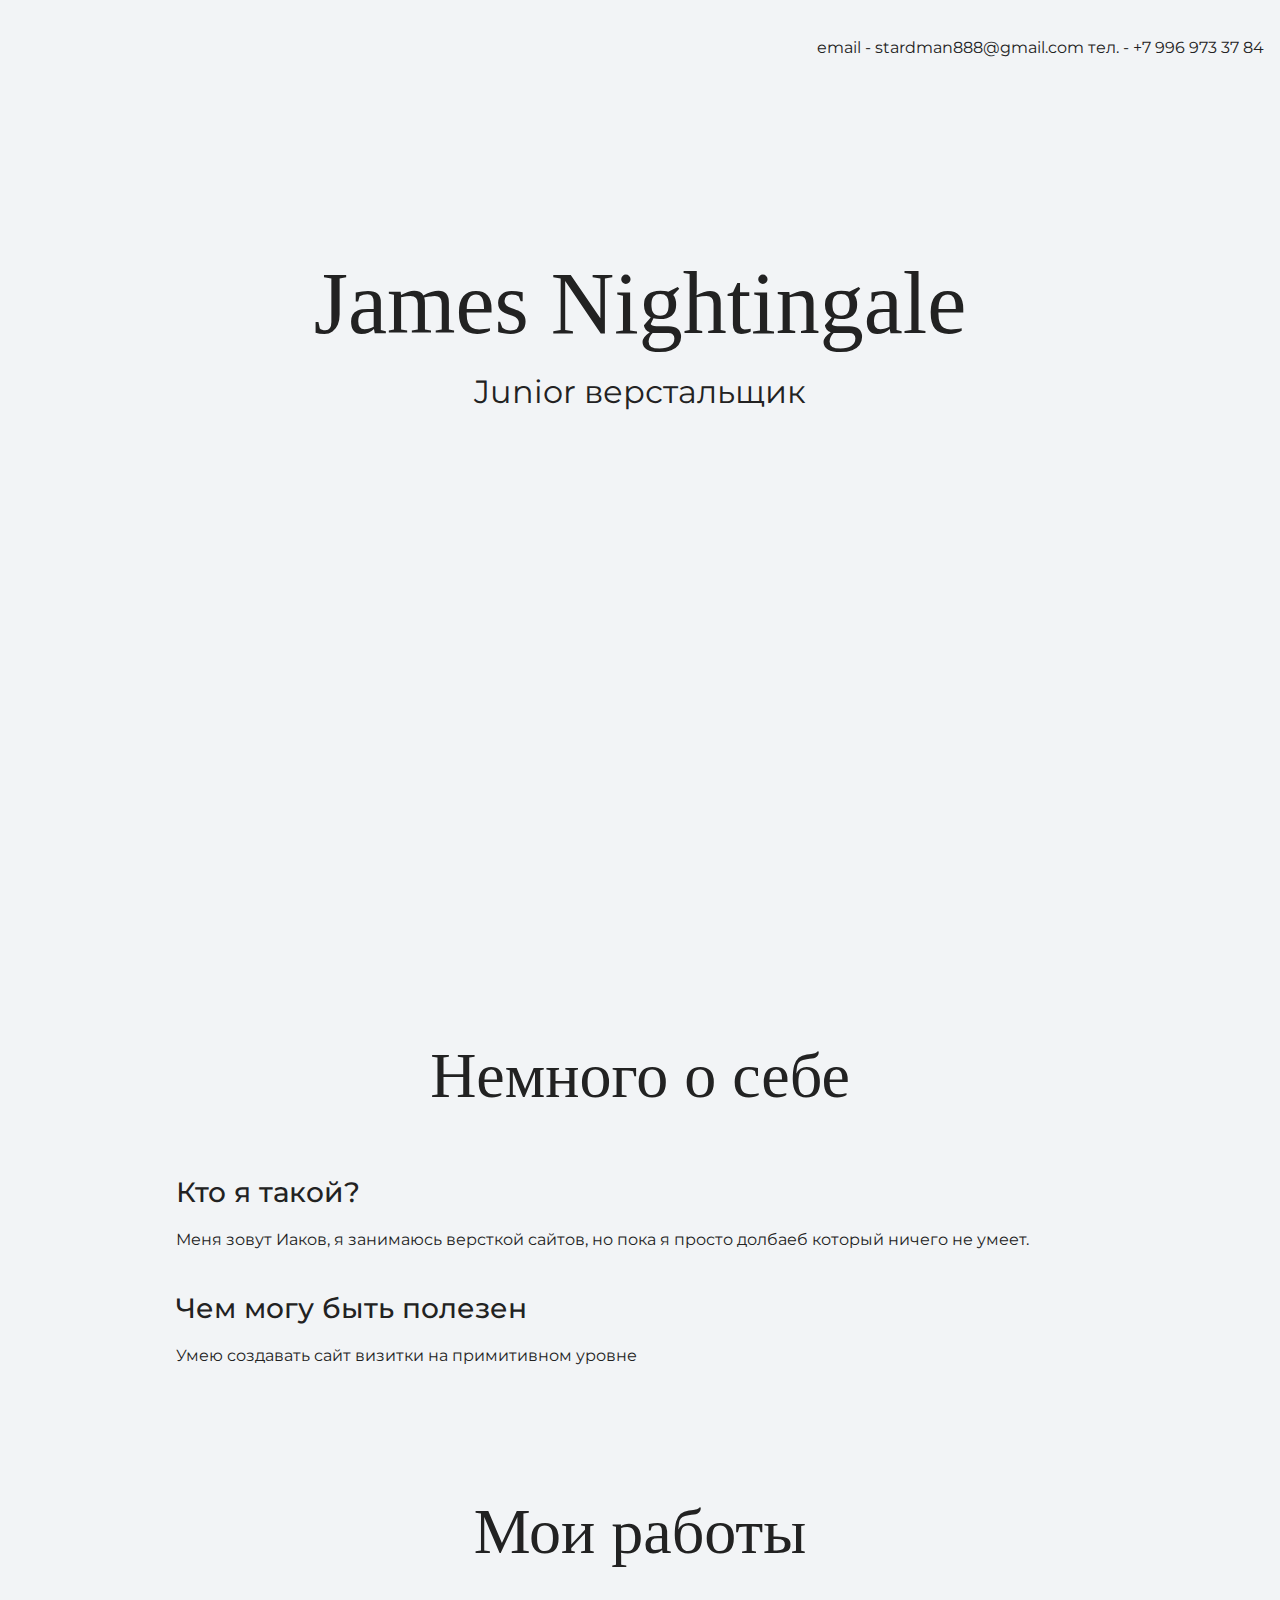
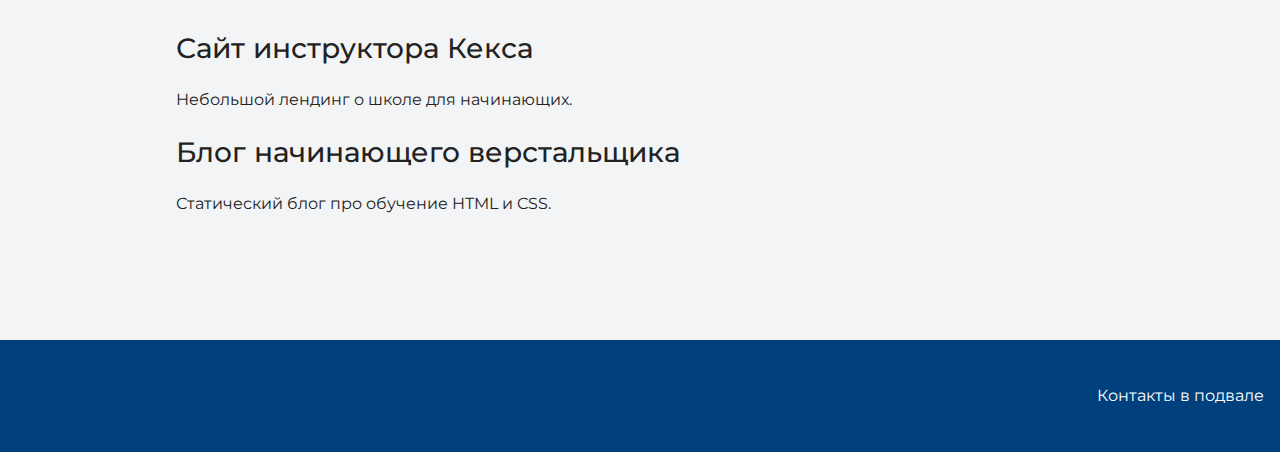
==== index.html @ ce20831d "Загрузка файлов сайта" ====
<!DOCTYPE html>
<html lang="ru">
  <head>
    <meta charset="UTF-8">
    <link rel="stylesheet" href="style.css">
    <title>Портфолио Junior верстальщика</title>
	<link href="https://fonts.googleapis.com/css?family=Montserrat:400,500,700|Old+Standard+TT&display=swap&subset=cyrillic" rel="stylesheet">
  </head>

  <body>
    <header class="page-header">
		<div class='container'>email - stardman888@gmail.com 
			тел. - +7 996 973 37 84
		</div>
    </header>

    <section class="hero-image"><div class='container'>
      <h1 class="heading">James Nightingale</h1>
      <p>Junior верстальщик</p>
    </div></section>

    <section class="intro"><div class='container'>
      <h2 class="subheading">Немного о себе</h2>
      <h3>Кто я такой?</h3>
      <p>Меня зовут Иаков, я занимаюсь версткой сайтов, но пока я просто долбаеб который ничего не умеет.</p>
      <h3>Чем могу быть полезен</h3>
      <p>Умею создавать сайт визитки на примитивном уровне</p>
    </div></section>

    <section class="portfolio"><div class='container'>
      <h2 class="subheading">Мои работы</h2>

      <h3>Сайт инструктора Кекса</h3>
      <p>Небольшой лендинг о школе для начинающих.</p>

      <h3>Блог начинающего верстальщика</h3>
      <p>Статический блог про обучение HTML и CSS.</p>
    </div></section>

    <footer class="page-footer"><div class='container'>
      Контакты в подвале
    </div></footer>
  </body>
</html>
---- style.css ----
body {
  margin: 0;
  min-width: 960px;
  font-family: "Montserrat", "Helvetica", "Arial", sans-serif;
  font-size: 16px;
  line-height: 32px;
  color: #222222;
  background-color: #f2f4f6;
  background-image: url("img/hero-bg.jpg");
  background-repeat: no-repeat;
  background-position: top center;
}

.container {
  max-width: 928px;
  margin: 0 auto;
  padding: 0 16px;
}

.page-header {
  margin: 0 0 160px;
  padding: 32px 0 32px;
}

.page-header .container,
.page-footer .container {
  max-width: 1408px;
  text-align: right;
}

.page-header a {
  margin-left: 56px;
  color: #288be6;
  text-decoration: none;
  background-repeat: no-repeat;
  background-position: left;
}

.header-email {
  padding-left: 30px;
  background-image: url("img/icon-email-header.svg");
}

.header-phone {
  padding-left: 25px;
  background-image: url("img/icon-phone-header.svg");
}

.hero-image {
  margin-bottom: 620px;
}

.hero-image .container {
  max-width: 1408px;
  text-align: center;
}

.heading {
  margin: 0 0 16px;
  font-family: "Old Standard TT", "Times", "Times New Roman", serif;
  font-size: 88px;
  line-height: 96px;
  font-weight: 400;
}

.hero-image p {
  margin: 0;
  font-size: 32px;
  line-height: 48px;
}

.intro {
  margin: 0 0 120px;
}

.subheading {
  margin: 0 0 56px;
  font-family: "Old Standard TT", "Times", "Times New Roman", serif;
  font-size: 64px;
  line-height: 80px;
  font-weight: 400;
  text-align: center;
}

.user-image {
  margin: 0 0 32px;
  text-align: center;
}

.intro h3,
.portfolio h3 {
  margin: 0 0 12px;
  font-size: 28px;
  line-height: 40px;
  font-weight: 500;
}

.intro p {
  margin: 0 0 32px;
}

.skills-list {
  margin: 0;
  padding: 0;
}

.skills-list dt {
  padding-left: 32px;
  background-repeat: no-repeat;
  background-position: left;
}

.skill-html {
  background-image: url("img/icon-html.svg");
}

.skill-css {
  background-image: url("img/icon-css.svg");
}

.level {
  margin: 4px 0 16px;
  padding: 0;
  height: 14px;
  font-size: 0;
  background-color: #ffffff;
  border: 1px solid #86c3fa;
  border-radius: 8px;
}

.level div {
  margin: 1px;
  height: 12px;
  background-color: #288be6;
  border-radius: 6px;
}

.portfolio {
  margin: 0 0 120px;
}

.projects {
  margin: 0;
  padding: 0;
  list-style: none;
}

.projects li {
  margin: 0 0 80px;
}

.project-image {
  margin: 0 0 24px;
  text-align: center;
}

.projects p {
  margin: 0 0 24px;
}

.button {
  padding: 6px 20px;
  display: inline-block;
  vertical-align: baseline;
  text-decoration: none;
  text-transform: uppercase;
  border-radius: 4px;
  background-color: #288be6;
  color: #ffffff;
}

.page-footer {
  padding: 40px 0;
  background-color: #00417d;
  color: #ffffff;
}

.page-footer a {
  margin-left: 56px;
  color: inherit;
  text-decoration: none;
  background-repeat: no-repeat;
  background-position: left;
}

.footer-email {
  padding-left: 30px;
  background-image: url("img/icon-email-footer.svg");
}

.footer-phone {
  padding-left: 25px;
  background-image: url("img/icon-phone-footer.svg");
}
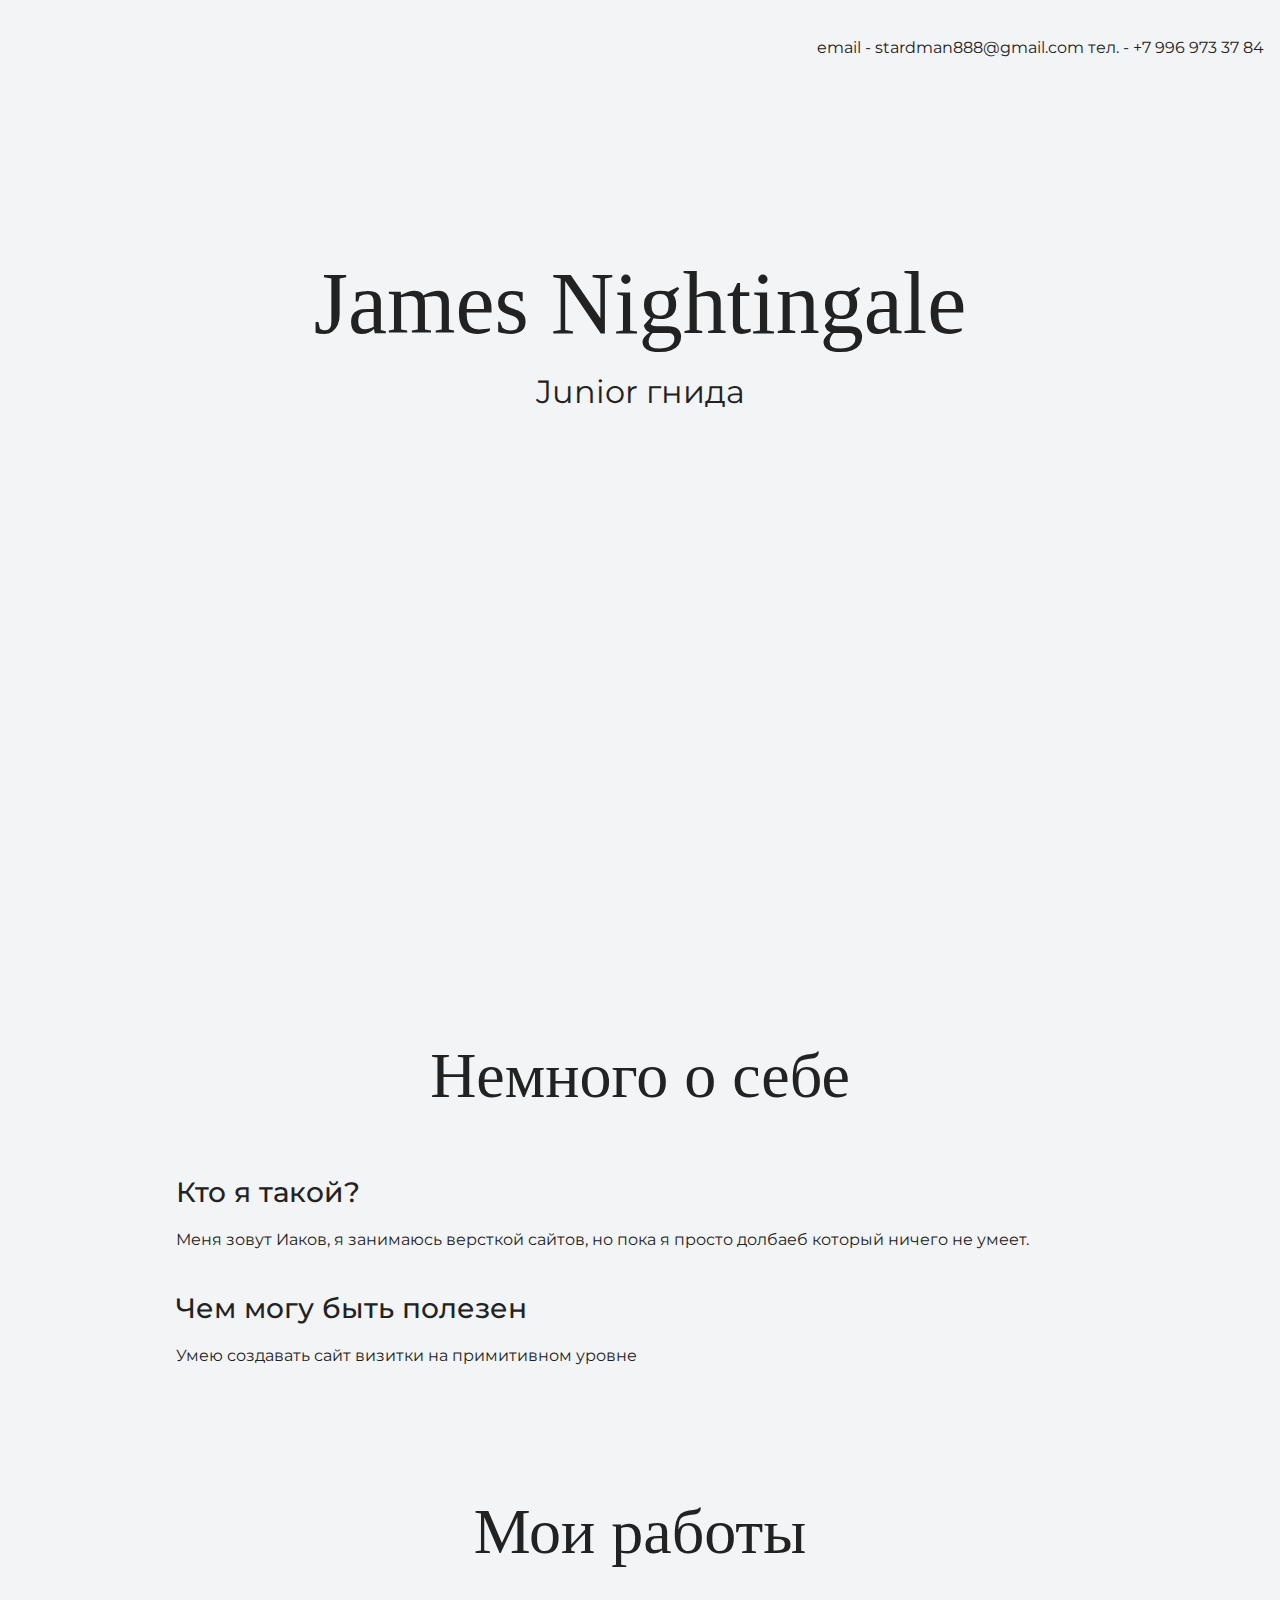
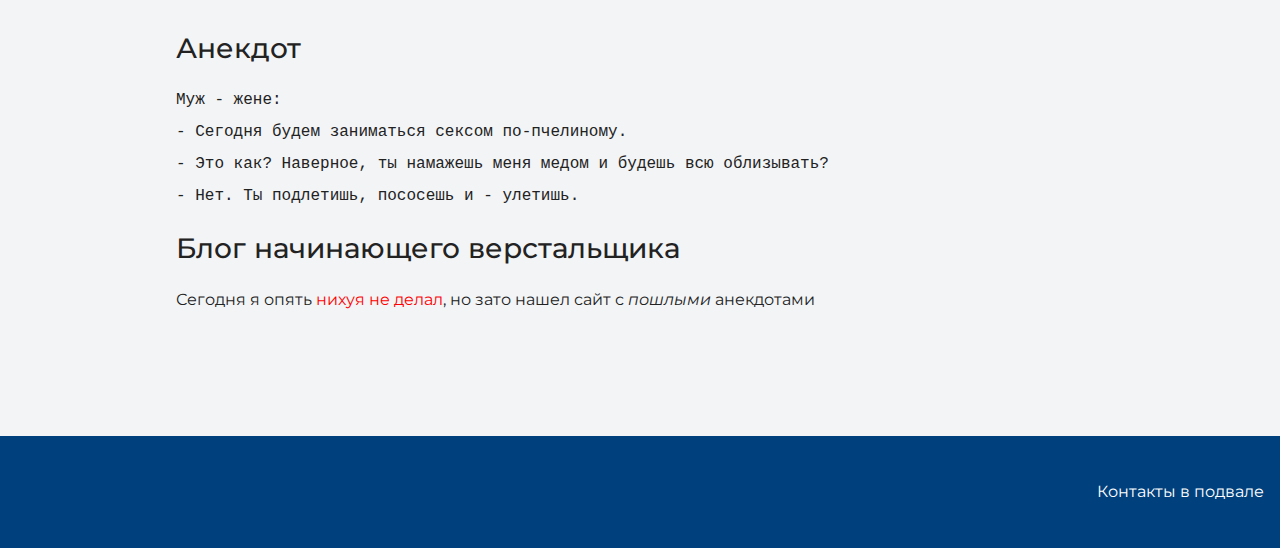
==== commit dd95165c: "меняет текст на главной странице" ====
--- a/index.html
+++ b/index.html
@@ -16,7 +16,7 @@
 
     <section class="hero-image"><div class='container'>
       <h1 class="heading">James Nightingale</h1>
-      <p>Junior верстальщик</p>
+      <p>Junior гнида</p>
     </div></section>
 
     <section class="intro"><div class='container'>
@@ -30,11 +30,14 @@
     <section class="portfolio"><div class='container'>
       <h2 class="subheading">Мои работы</h2>
 
-      <h3>Сайт инструктора Кекса</h3>
-      <p>Небольшой лендинг о школе для начинающих.</p>
+      <h3>Анекдот</h3>
+      <p><pre>Муж - жене:
+- Сегодня будем заниматься сексом по-пчелиному.
+- Это как? Наверное, ты намажешь меня медом и будешь всю облизывать?
+- Нет. Ты подлетишь, пососешь и - улетишь.</pre></p>
 
       <h3>Блог начинающего верстальщика</h3>
-      <p>Статический блог про обучение HTML и CSS.</p>
+      <p>Сегодня я опять <span class='danger'>нихуя не делал</span>, но зато нашел сайт с <i>пошлыми</i> анекдотами</p>
     </div></section>
 
     <footer class="page-footer"><div class='container'>
--- a/style.css
+++ b/style.css
@@ -191,4 +191,8 @@
 .footer-phone {
   padding-left: 25px;
   background-image: url("img/icon-phone-footer.svg");
+}
+
+.danger {
+  color: red;
 }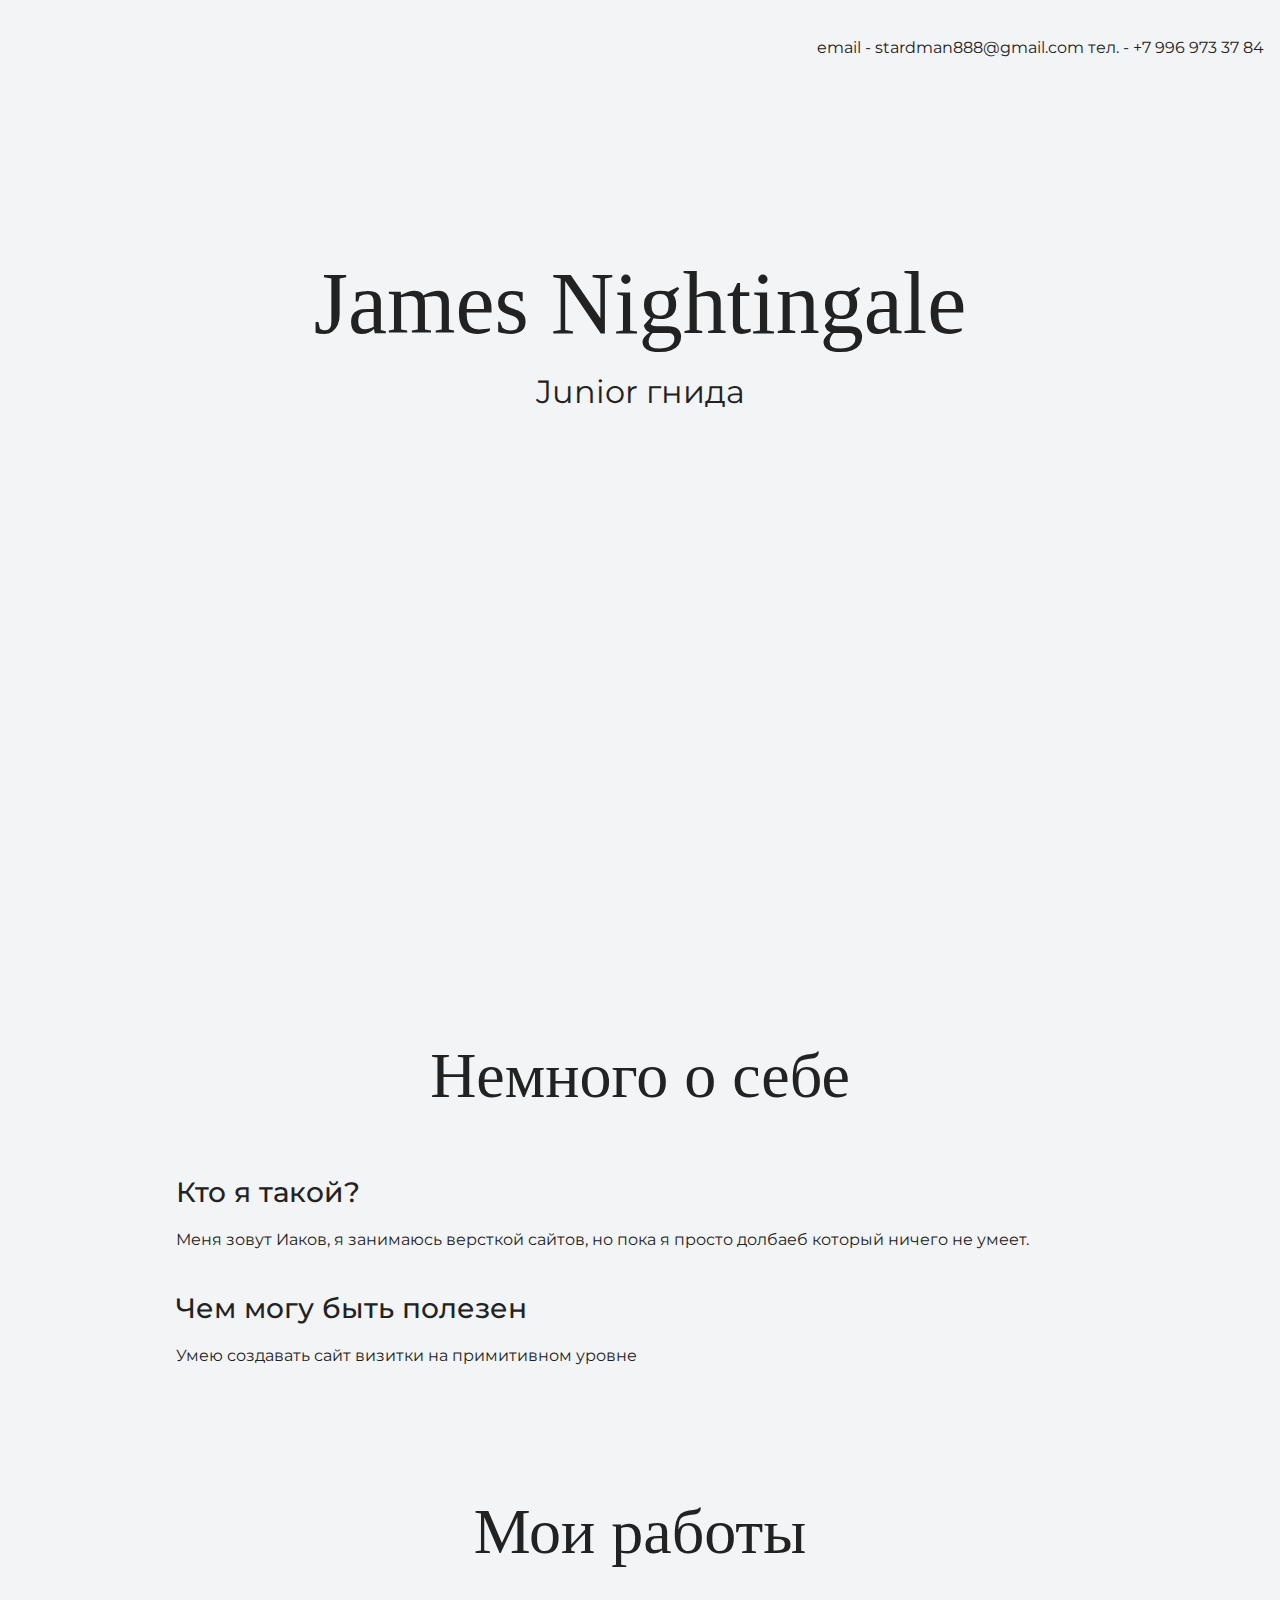
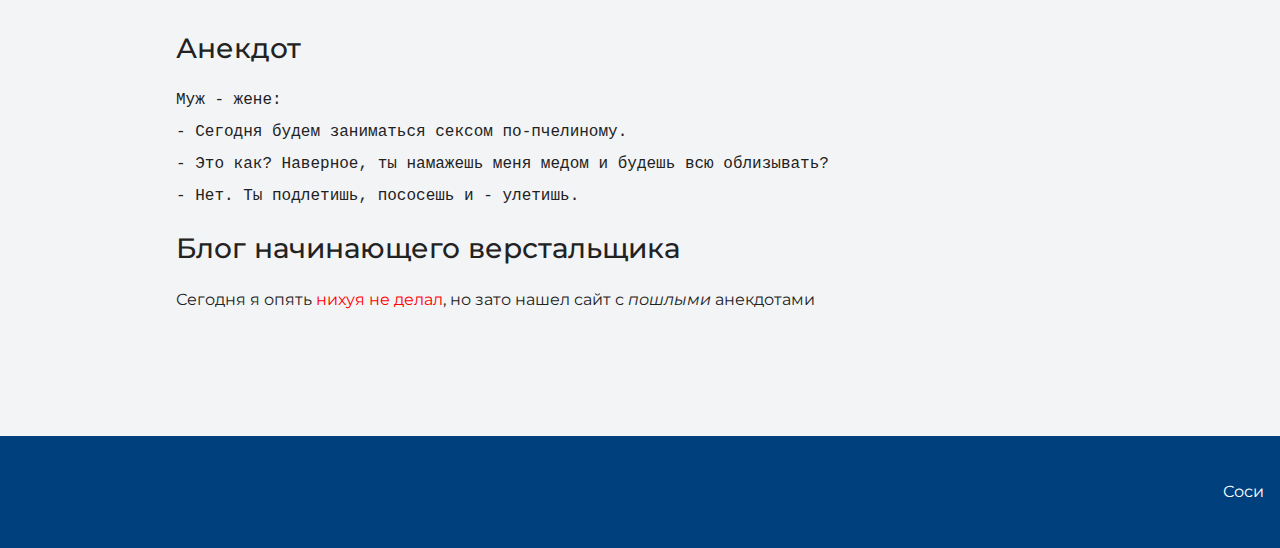
==== commit 5ccd81ab: "меняет текст на главной странице сайта" ====
--- a/index.html
+++ b/index.html
@@ -41,7 +41,7 @@
     </div></section>
 
     <footer class="page-footer"><div class='container'>
-      Контакты в подвале
+      Соси
     </div></footer>
   </body>
 </html>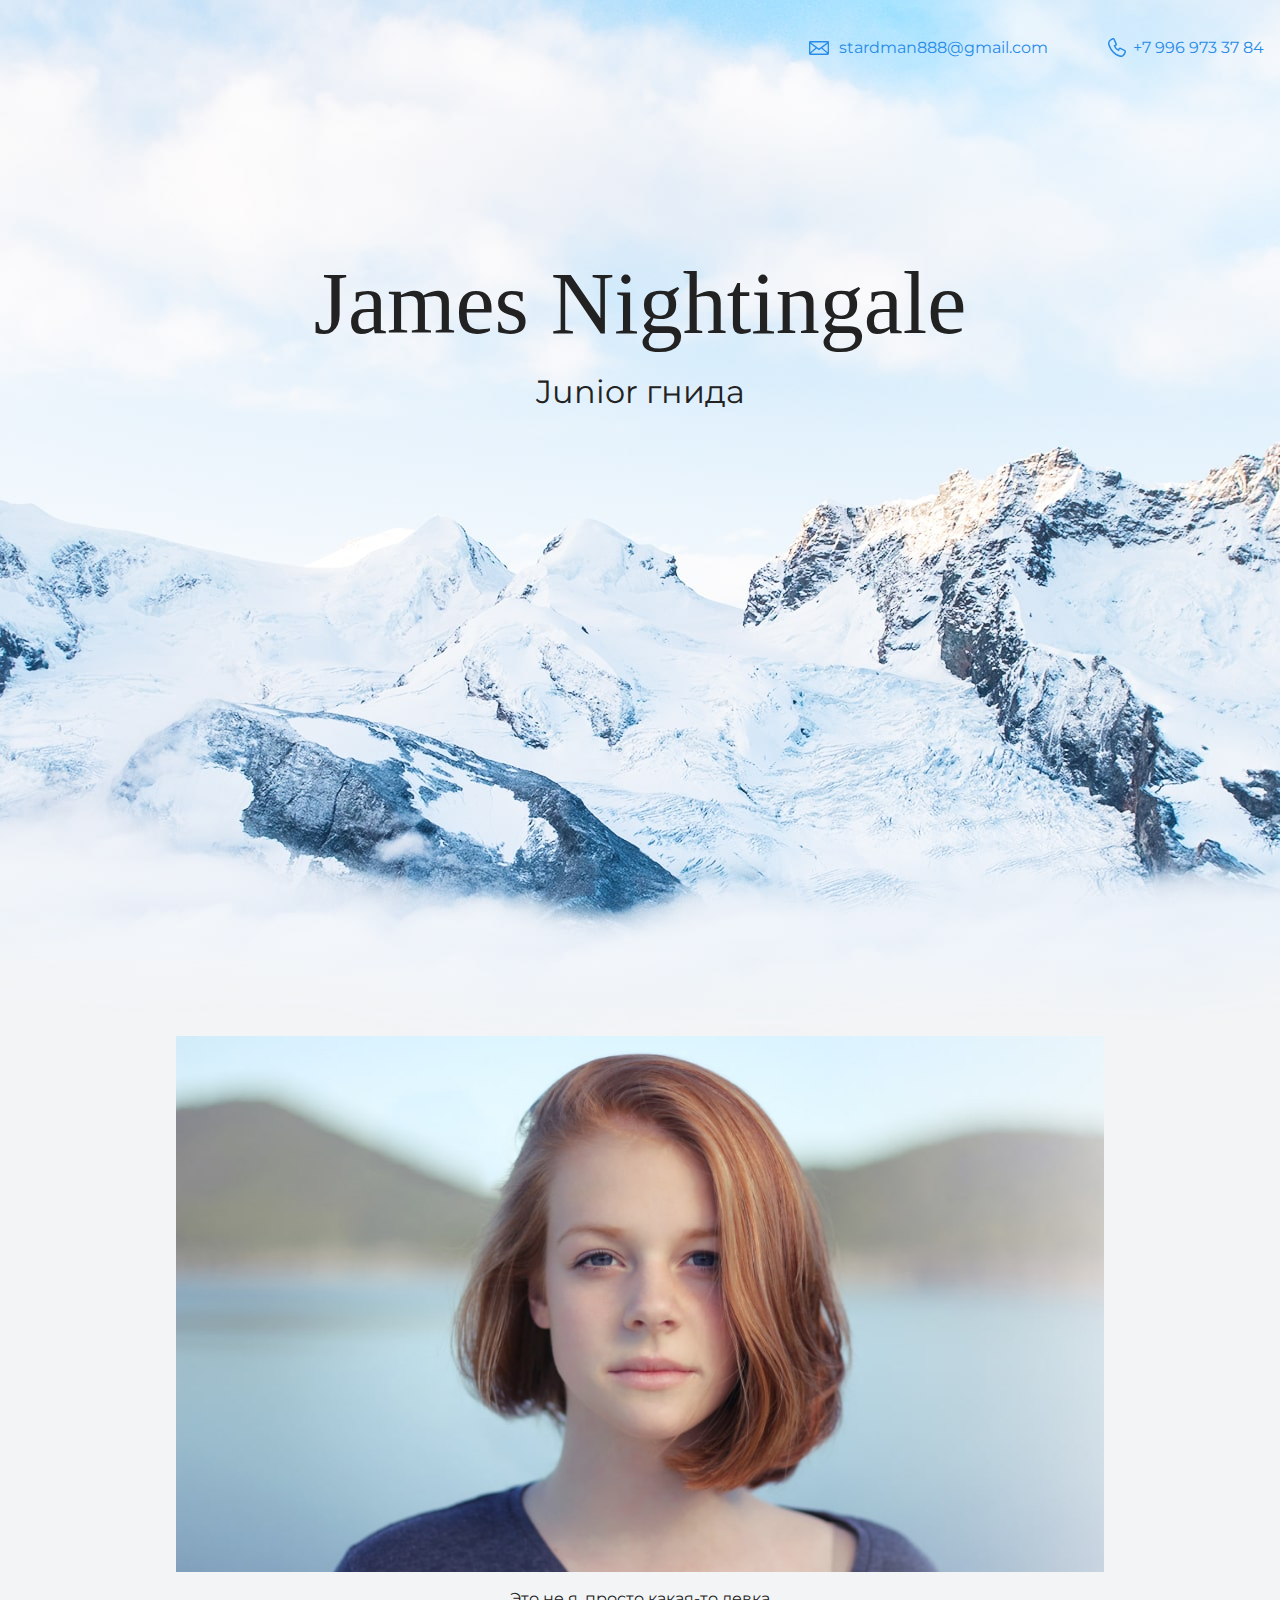
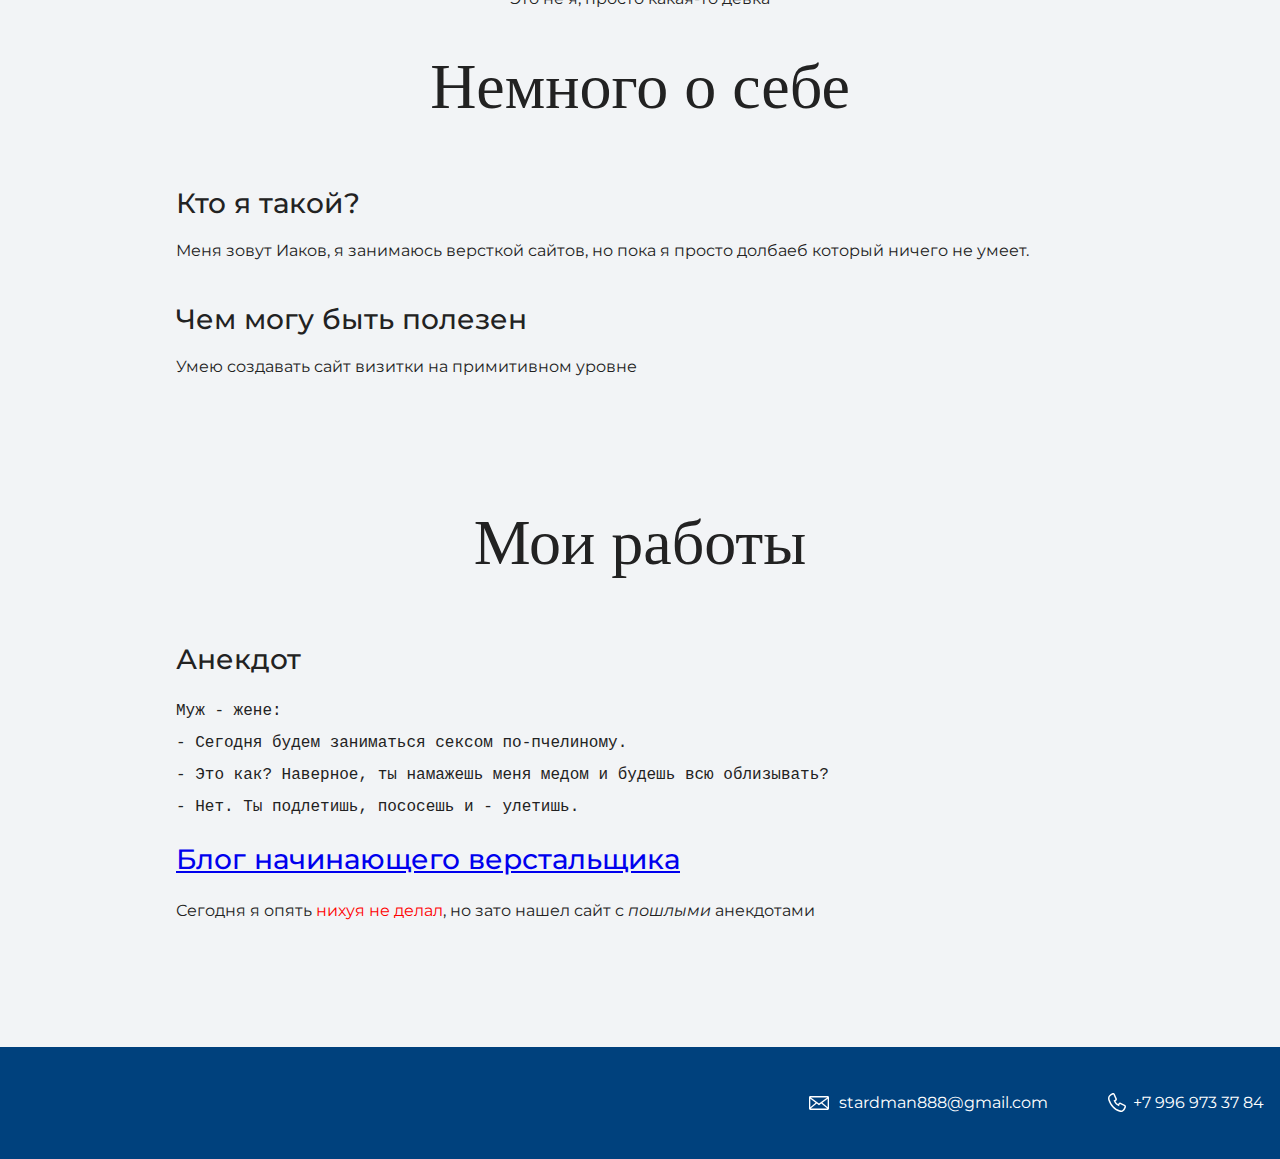
==== commit 33c6ed04: "Обновляет текст главной страницы и добавляет новую страницу" ====
--- a/index.html
+++ b/index.html
@@ -9,8 +9,9 @@
 
   <body>
     <header class="page-header">
-		<div class='container'>email - stardman888@gmail.com 
-			тел. - +7 996 973 37 84
+		<div class='container'>
+		<a class='header-email' href='mailto:stardman888@gmail.com'>stardman888@gmail.com</a>
+		<a class='header-phone' href='tel:+7 996 973 37 84'>+7 996 973 37 84</a>
 		</div>
     </header>
 
@@ -20,6 +21,10 @@
     </div></section>
 
     <section class="intro"><div class='container'>
+		<figure class='user-image'>
+			<img src='files/user.jpg' width='928' height='536'>
+				<figcaption>Это не я, просто какая-то девка</figcaption>
+		</figure>
       <h2 class="subheading">Немного о себе</h2>
       <h3>Кто я такой?</h3>
       <p>Меня зовут Иаков, я занимаюсь версткой сайтов, но пока я просто долбаеб который ничего не умеет.</p>
@@ -36,12 +41,13 @@
 - Это как? Наверное, ты намажешь меня медом и будешь всю облизывать?
 - Нет. Ты подлетишь, пососешь и - улетишь.</pre></p>
 
-      <h3>Блог начинающего верстальщика</h3>
+      <h3><a href='blo-g.html'>Блог начинающего верстальщика</a></h3>
       <p>Сегодня я опять <span class='danger'>нихуя не делал</span>, но зато нашел сайт с <i>пошлыми</i> анекдотами</p>
     </div></section>
 
     <footer class="page-footer"><div class='container'>
-      Соси
+      <a class='footer-email' href='mailto:stardman888@gmail.com'>stardman888@gmail.com</a>
+	  <a class='footer-phone' href='tel:+7 996 973 37 84'>+7 996 973 37 84</a>
     </div></footer>
   </body>
 </html>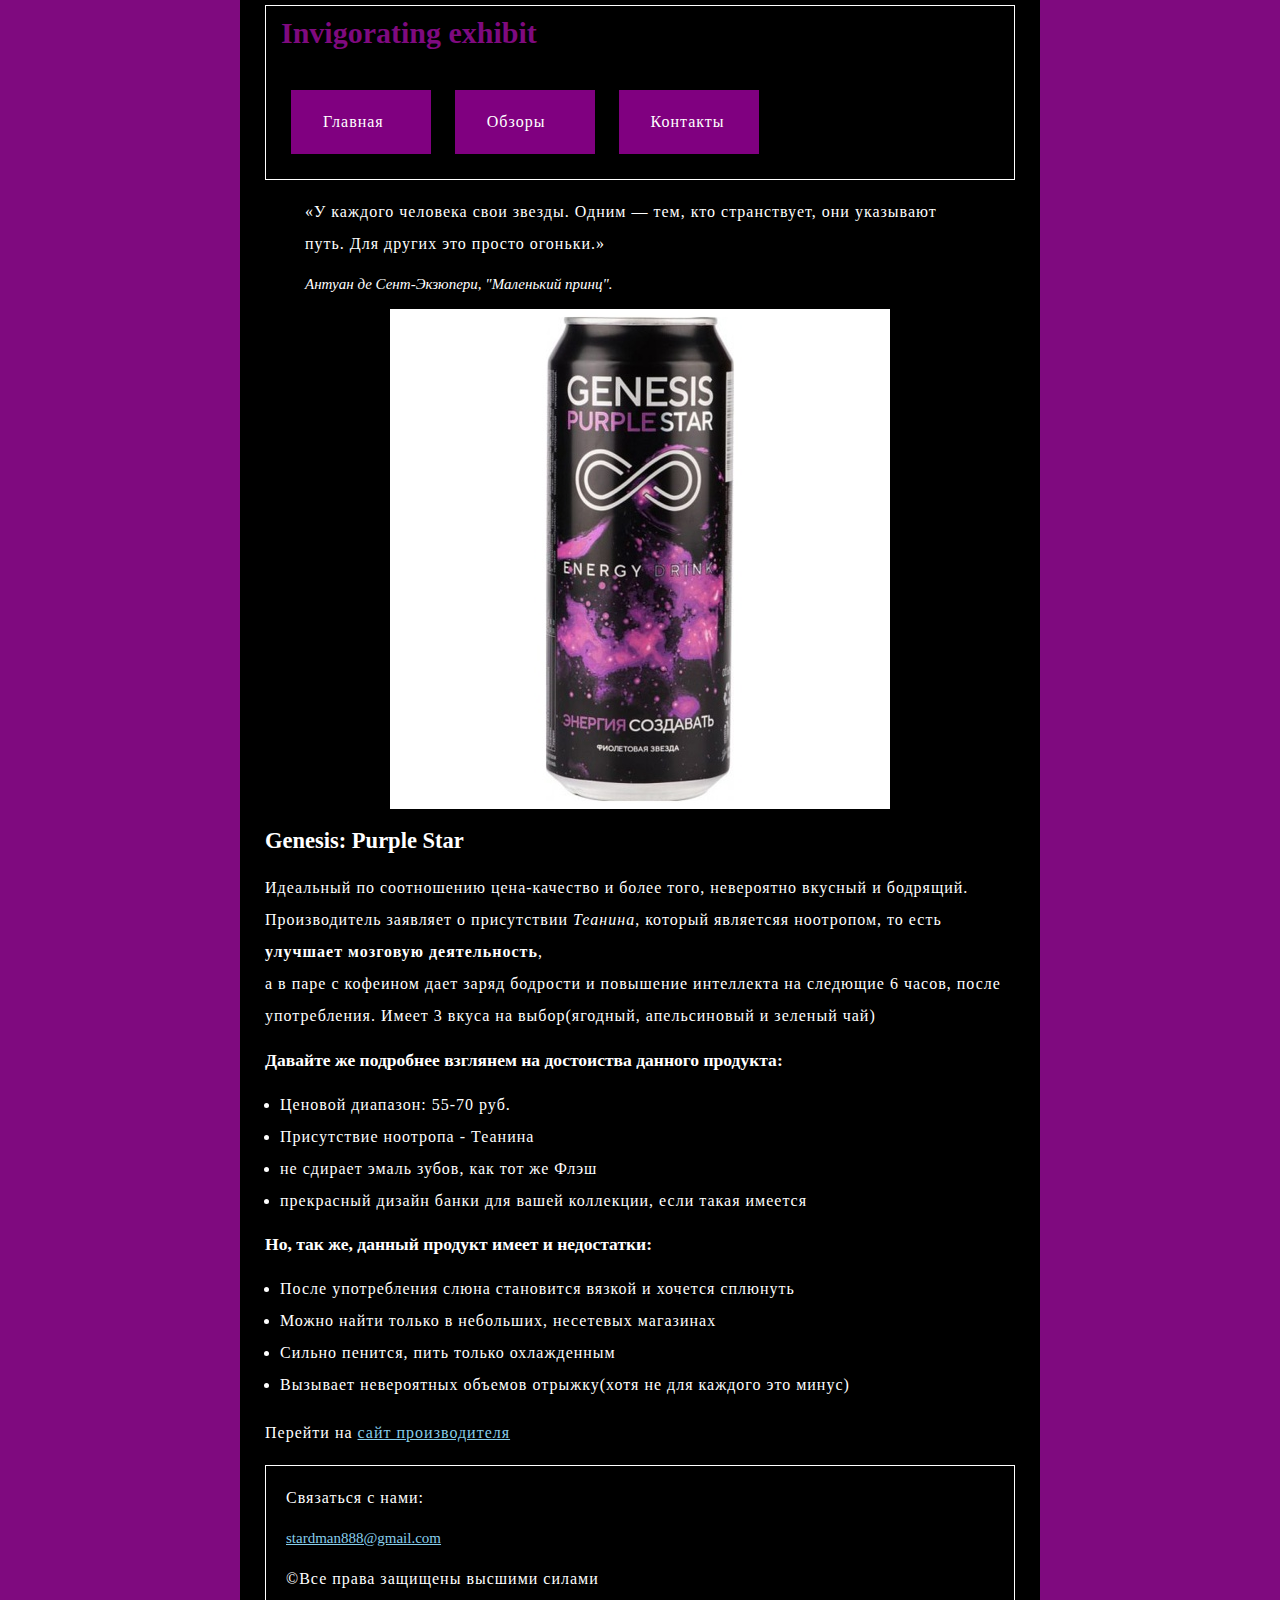
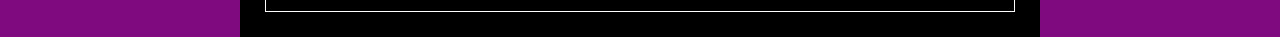
==== commit 9f3680db: "Обновление файлов" ====
--- a/index.html
+++ b/index.html
@@ -1,53 +1,68 @@
-<!DOCTYPE html>
-<html lang="ru">
-  <head>
-    <meta charset="UTF-8">
-    <link rel="stylesheet" href="style.css">
-    <title>Портфолио Junior верстальщика</title>
-	<link href="https://fonts.googleapis.com/css?family=Montserrat:400,500,700|Old+Standard+TT&display=swap&subset=cyrillic" rel="stylesheet">
-  </head>
-
-  <body>
-    <header class="page-header">
-		<div class='container'>
-		<a class='header-email' href='mailto:stardman888@gmail.com'>stardman888@gmail.com</a>
-		<a class='header-phone' href='tel:+7 996 973 37 84'>+7 996 973 37 84</a>
-		</div>
-    </header>
-
-    <section class="hero-image"><div class='container'>
-      <h1 class="heading">James Nightingale</h1>
-      <p>Junior гнида</p>
-    </div></section>
-
-    <section class="intro"><div class='container'>
-		<figure class='user-image'>
-			<img src='files/user.jpg' width='928' height='536'>
-				<figcaption>Это не я, просто какая-то девка</figcaption>
-		</figure>
-      <h2 class="subheading">Немного о себе</h2>
-      <h3>Кто я такой?</h3>
-      <p>Меня зовут Иаков, я занимаюсь версткой сайтов, но пока я просто долбаеб который ничего не умеет.</p>
-      <h3>Чем могу быть полезен</h3>
-      <p>Умею создавать сайт визитки на примитивном уровне</p>
-    </div></section>
-
-    <section class="portfolio"><div class='container'>
-      <h2 class="subheading">Мои работы</h2>
-
-      <h3>Анекдот</h3>
-      <p><pre>Муж - жене:
-- Сегодня будем заниматься сексом по-пчелиному.
-- Это как? Наверное, ты намажешь меня медом и будешь всю облизывать?
-- Нет. Ты подлетишь, пососешь и - улетишь.</pre></p>
-
-      <h3><a href='blo-g.html'>Блог начинающего верстальщика</a></h3>
-      <p>Сегодня я опять <span class='danger'>нихуя не делал</span>, но зато нашел сайт с <i>пошлыми</i> анекдотами</p>
-    </div></section>
-
-    <footer class="page-footer"><div class='container'>
-      <a class='footer-email' href='mailto:stardman888@gmail.com'>stardman888@gmail.com</a>
-	  <a class='footer-phone' href='tel:+7 996 973 37 84'>+7 996 973 37 84</a>
-    </div></footer>
-  </body>
+<!DOCTYPE html>
+<html lang="ru">
+	<head>
+		<meta charset="utf-8" name="Stardman" content="Обзор энергетиков, все качества и досотоинства">
+		<title>Тестовая страница</title>
+		<link rel="stylesheet" href="styles/style.css" type="text/css">
+		<link href="http://fonts.googleapis.com/css?family=Open+Sans" rel='stylesheet' type='text/css'>
+	</head>
+	<body>
+		<header>
+			<h1><span lang="en-US">Invigorating exhibit</span></h1>
+			<ul class="links-list">
+			<li><a href="main.html">Главная</a></li>
+			<li><a href="content.html">Обзоры</a></li>
+			<li><a href="content.html">Контакты</a></li>
+			</ul>
+		</nav>
+		</header>
+		<main>
+		<article>
+		
+		<p>
+			<blockquote cite="https://www.google.ru/books/edition/%D0%9C%D0%B0%D0%BB%D0%B5%D0%BD%D1%8C%D0%BA%D0%B8%D0%B9_%D0%BF%D1%80%D0%B8%D0%BD%D1%86/OGpxBgAAQBAJ?hl=en&gbpv=1&printsec=frontcover">
+				<p><q>У каждого человека свои звезды. Одним — тем, кто странствует, они указывают путь. Для других это просто огоньки.</q></p>
+				<em>Антуан де Сент-Экзюпери, "Маленький принц".</em>
+			</blockquote>
+		</p>
+		
+			<picture>
+				<source media="(max-width: 799px) 320px" srcset="images/genesis.320w.jpg">
+				<source media="(min-width: 800px) 500px" srcset="images/genesis.500w.jpg">
+				<img src="images/genesis.500w.jpg" alt="Фиолетовая банка Genesis: Purple star с символом бесконечности по средине" width="500" height="500">
+			</picture>
+			
+		<h2>Genesis: Purple Star</h2>
+		
+		<p>Идеальный по соотношению цена-качество и более того, невероятно вкусный и бодрящий.<br>
+			Производитель заявляет о присутствии <em>Теанина</em>, который являетсяя ноотропом, то есть <strong>улучшает мозговую деятельность</strong>,<br>
+			а в паре с кофеином дает заряд бодрости и повышение интеллекта на следющие 6 часов, после употребления. Имеет 3 вкуса на выбор(ягодный, апельсиновый и зеленый чай)</p>
+		<h3>Давайте же подробнее взглянем на достоиства данного продукта: </h3>
+		
+		<ul>
+			<li>Ценовой диапазон: 55-70 руб.</li>
+			<li>Присутствие ноотропа - Теанина</li>
+			<li>не сдирает эмаль зубов, как тот же Флэш</li>
+			<li>прекрасный дизайн банки для вашей коллекции, если такая имеется</li>
+		</ul>
+		
+		<h3>Но, так же, данный продукт имеет и недостатки:</h3>
+		
+		<ul>
+			<li>После употребления слюна становится вязкой и хочется сплюнуть</li>
+			<li>Можно найти только в небольших, несетевых магазинах</li>
+			<li>Сильно пенится, пить только охлажденным</li>
+			<li>Вызывает невероятных объемов отрыжку(хотя не для каждого это минус)</li>
+		</ul>
+		
+		<p> Перейти на <a href="https://genesisenergy.ru/" title="Вы только гляньте, какой у них сайт!">сайт производителя</a></p>
+		
+		</article>
+		</main>
+		<footer>
+			<p>Связаться с нами:</p>
+			<a href="mailto:stardman888@gmail.com"><span lang="en-US">stardman888@gmail.com</span></a>
+			<p>&#169;Все права защищены высшими силами</p>
+		</footer>
+	</body>
 </html>--- a/styles/style.css
+++ b/styles/style.css
@@ -0,0 +1,105 @@
+html {
+  font-size: 15px;
+  font-family: Comic Sans MS;
+  background-color: #7F0A7F;
+  color: white;
+  box-sizing: border-box;
+}
+
+*, *::before, *::after {
+  box-sizing: inherit;
+}
+
+h1 {
+  margin-left: 15px;
+  margin-top: 0;
+  padding: 10px 0;
+  color: #7F0A7F;
+}
+p, li {
+  font-size: 16px;
+  line-height: 2;
+  letter-spacing: 1px;
+}
+
+table {
+  border-collapse: collapse;
+  border: 2px solid rgb(200,200,200);
+  letter-spacing: 1px;
+  font-size: 0.8rem;
+}
+
+td, th {
+  border: 1px solid rgb(190,190,190);
+  padding: 10px 20px;
+}
+
+th {
+  background-color: rgb(235,235,235);
+}
+
+td {
+  text-align: center;
+}
+
+tr:nth-child(even) td {
+  background-color: rgb(250,250,250);
+}
+
+tr:nth-child(odd) td {
+  background-color: rgb(245,245,245);
+}
+
+caption {
+  padding: 10px;
+}
+
+body {
+  width: 800px;
+  margin: 0 auto;
+  background-color: black;
+  padding: 0 20px 20px 20px;
+  border: 5px solid black;
+}
+
+img {
+  display: block;
+  margin: 0 auto;
+}
+
+footer {
+	border: 1px solid white;
+	padding: 0 20px;
+}
+
+.links-list li {
+    list-style-type: none;
+	display: inline-block;
+}
+
+a:hover {
+	text-decoration: none;
+}
+
+a:link,
+a:visited {
+	color: skyblue;
+}
+
+header {
+	border: 1px solid white;
+}
+
+.links-list a {
+  background-color: purple;
+  color: white;
+  text-decoration: none;
+  padding: 1em 2em;
+  margin: 10px;
+  display: flex;
+  width: 140px;
+}
+
+ul {
+	padding-left: 15px;
+}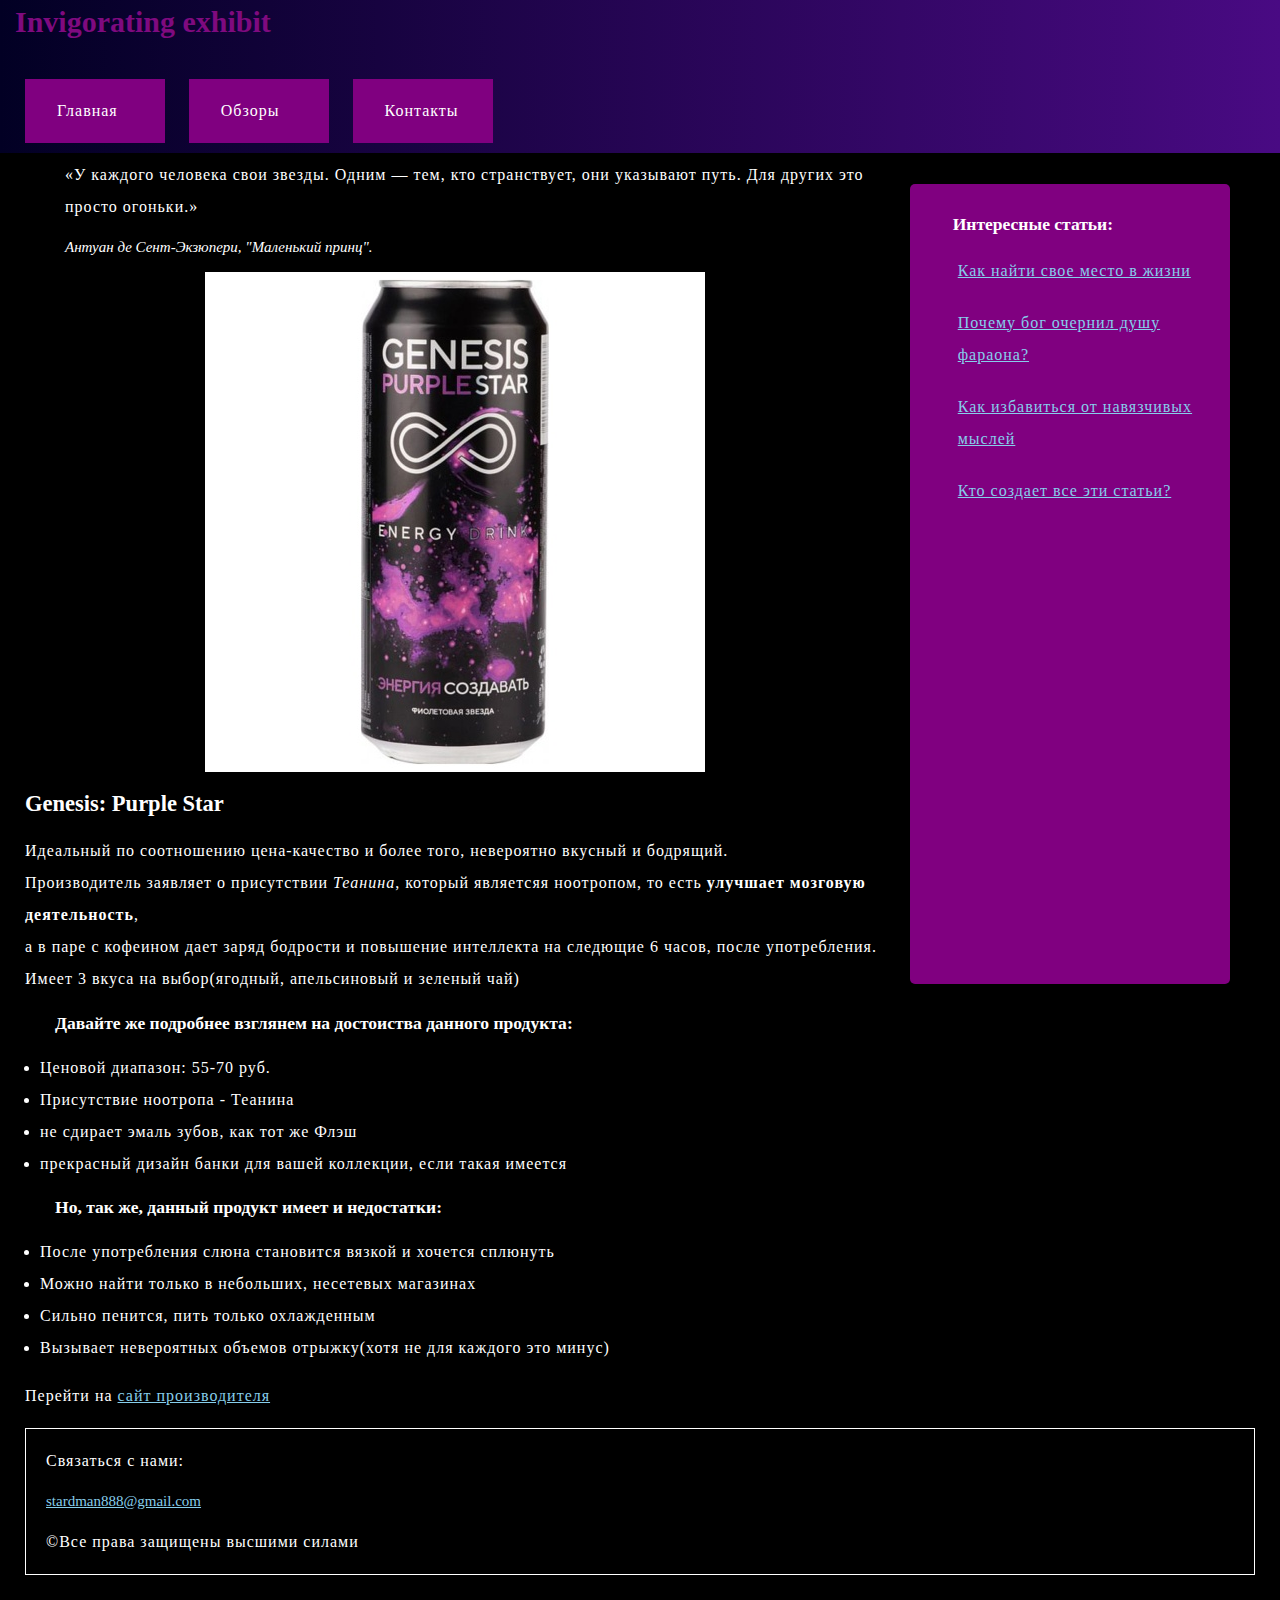
==== commit 0be55435: "update files" ====
--- a/index.html
+++ b/index.html
@@ -1,5 +1,5 @@
 <!DOCTYPE html>
-<html lang="ru">
+<html lang="ru" class="boxb">
 	<head>
 		<meta charset="utf-8" name="Stardman" content="Обзор энергетиков, все качества и досотоинства">
 		<title>Тестовая страница</title>
@@ -7,7 +7,7 @@
 		<link href="http://fonts.googleapis.com/css?family=Open+Sans" rel='stylesheet' type='text/css'>
 	</head>
 	<body>
-		<header>
+		<header class="boxa">
 			<h1><span lang="en-US">Invigorating exhibit</span></h1>
 			<ul class="links-list">
 			<li><a href="main.html">Главная</a></li>
@@ -17,6 +17,17 @@
 		</nav>
 		</header>
 		<main>
+		
+		<aside>
+			<h3>Интересные статьи: </h3>
+			<ul class="content-list">
+				<li><a href="">Как найти свое место в жизни</a></li>
+				<li><a href="">Почему бог очернил душу фараона?</a></li>
+				<li><a href="">Как избавиться от навязчивых мыслей</a></li>
+				<li><a href="">Кто создает все эти статьи?</a></li>
+			</ul>
+		</aside>
+		
 		<article>
 		
 		<p>
@@ -58,6 +69,7 @@
 		<p> Перейти на <a href="https://genesisenergy.ru/" title="Вы только гляньте, какой у них сайт!">сайт производителя</a></p>
 		
 		</article>
+		
 		</main>
 		<footer>
 			<p>Связаться с нами:</p>
--- a/styles/style.css
+++ b/styles/style.css
@@ -55,7 +55,6 @@
 }
 
 body {
-  width: 800px;
   margin: 0 auto;
   background-color: black;
   padding: 0 20px 20px 20px;
@@ -87,7 +86,7 @@
 }
 
 header {
-	border: 1px solid white;
+	margin: -10px -25px;
 }
 
 .links-list a {
@@ -102,4 +101,33 @@
 
 ul {
 	padding-left: 15px;
+}
+
+.boxa {
+	background: rgb(2,0,36);
+	background: linear-gradient(90deg, rgba(2,0,36,1) 0%, rgba(73,10,131,1) 100%, rgba(0,212,255,1) 100%);
+}
+
+.boxb {
+	background: rgb(2,0,36);
+	background: linear-gradient(90deg, rgba(2,0,36,1) 0%, rgba(109,28,186,1) 100%, rgba(0,212,255,1) 100%);
+}
+
+aside {
+	height: 800px;
+    width: 320px;
+	margin: 2%;
+	padding: 1%;
+    background-color: purple;
+    float: right;
+    border-radius: 5px;
+}
+
+.content-list li {
+	list-style-type: none;
+	margin: 20px;
+}
+
+h3 {
+	margin-left: 30px;
 }